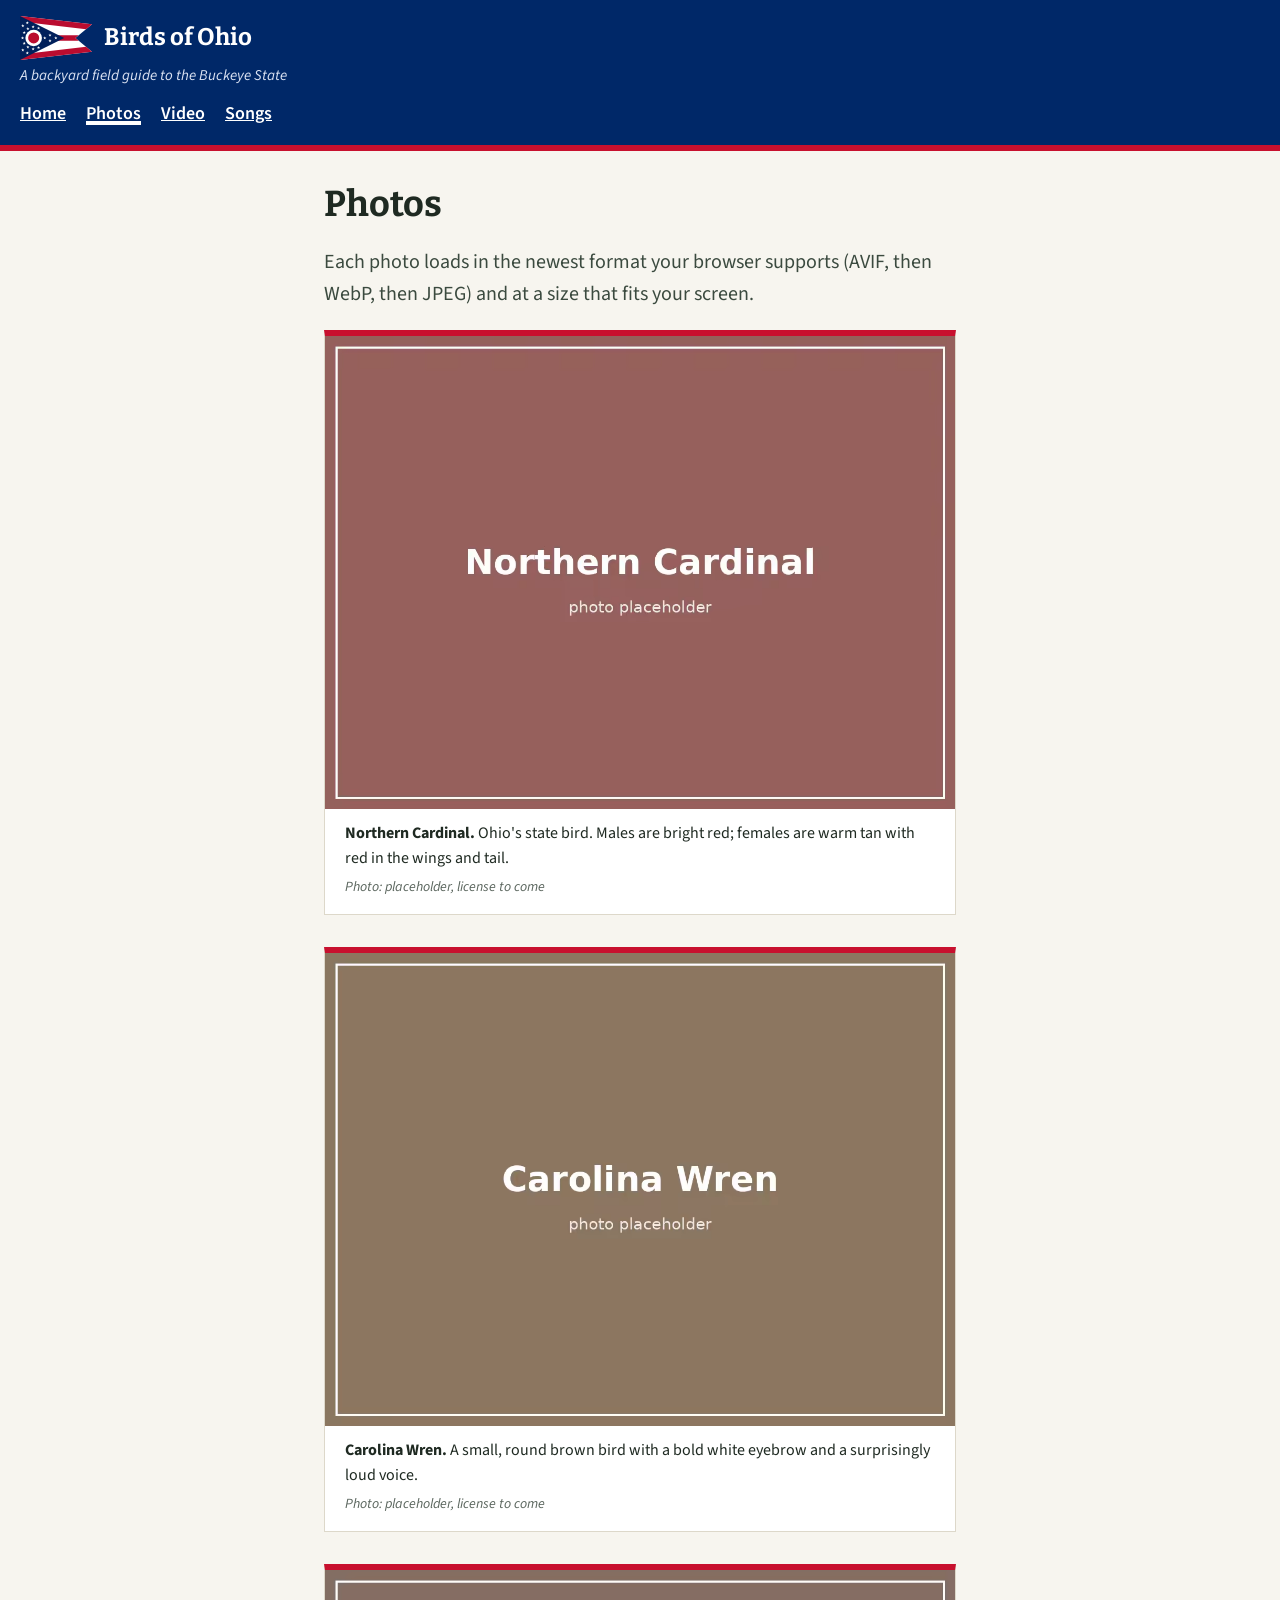
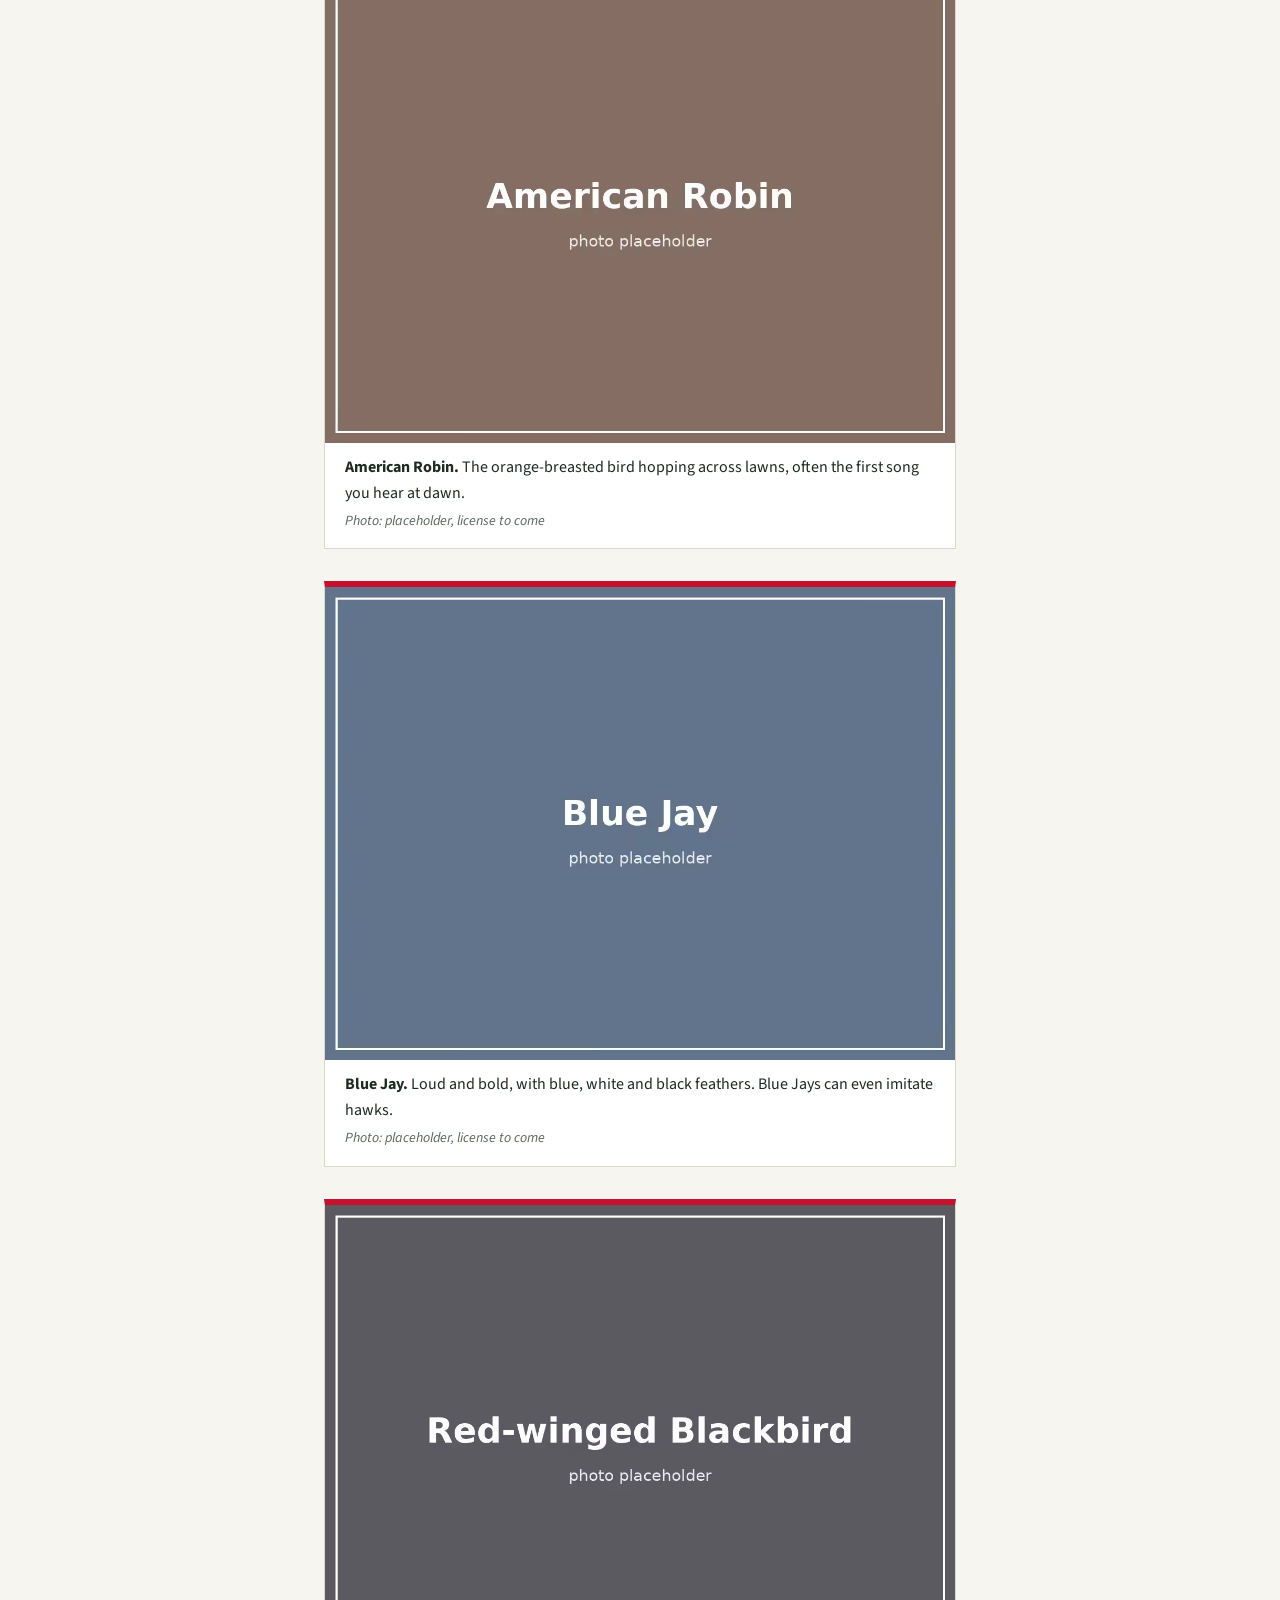
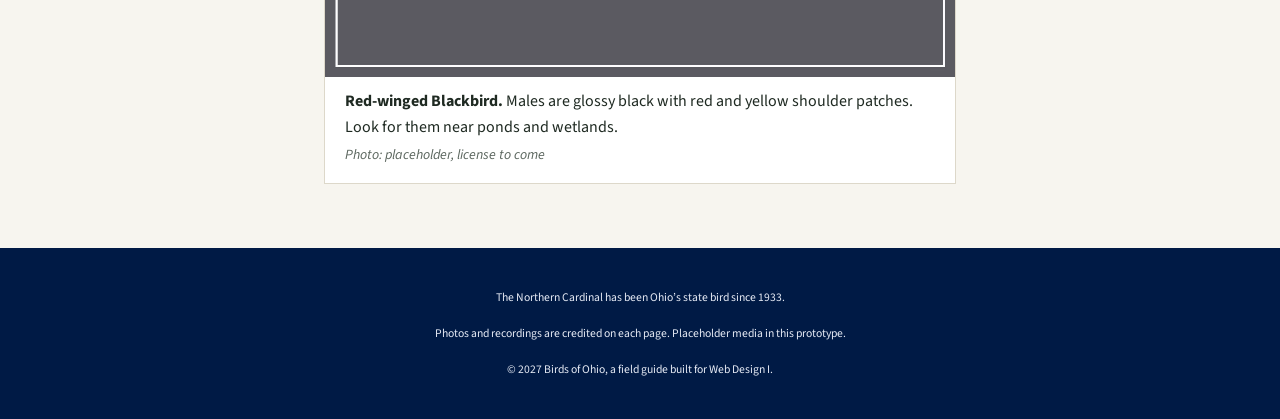
==== photos.html @ c0d58634 "uploaded base project." ====
<!DOCTYPE html>
<html lang="en">
<head>
  <meta charset="UTF-8">
  <meta name="viewport" content="width=device-width, initial-scale=1">
  <title>Photos | Birds of Ohio</title>
  <meta name="description" content="Photos of five backyard birds of Ohio.">
  <link href="https://fonts.googleapis.com/css2?family=Bitter:wght@600;700&family=Source+Sans+3:ital,wght@0,400;0,600;1,400&display=swap" rel="stylesheet">
  <link rel="stylesheet" href="css/styles.css">
</head>
<body>
  <header>
    <p class="site-name">
      <a href="index.html"><img src="images/logo.svg" alt="" width="72" height="44"> Birds of Ohio</a>
    </p>
    <p class="tagline">A backyard field guide to the Buckeye State</p>
    <nav>
      <ul>
        <li><a href="index.html">Home</a></li>
        <li><a href="photos.html" aria-current="page">Photos</a></li>
        <li><a href="video.html">Video</a></li>
        <li><a href="songs.html">Songs</a></li>
      </ul>
    </nav>
  </header>

  <main>
    <h1>Photos</h1>
    <p class="intro">Each photo loads in the newest format your browser supports (AVIF, then WebP, then JPEG) and at a size that fits your screen.</p>

    <figure class="card">
        <picture>
          <source type="image/avif" srcset="images/northern-cardinal-small.avif 600w, images/northern-cardinal.avif 1200w" sizes="100vw">
          <source type="image/webp" srcset="images/northern-cardinal-small.webp 600w, images/northern-cardinal.webp 1200w" sizes="100vw">
          <img src="images/northern-cardinal.jpg" srcset="images/northern-cardinal-small.jpg 600w, images/northern-cardinal.jpg 1200w" sizes="100vw" alt="A bright red male Northern Cardinal perched on a snowy branch." width="1200" height="900" loading="lazy">
        </picture>
      <figcaption><strong>Northern Cardinal.</strong> Ohio&#x27;s state bird. Males are bright red; females are warm tan with red in the wings and tail. <span class="credit">Photo: placeholder, license to come</span></figcaption>
    </figure>

    <figure class="card">
        <picture>
          <source type="image/avif" srcset="images/carolina-wren-small.avif 600w, images/carolina-wren.avif 1200w" sizes="100vw">
          <source type="image/webp" srcset="images/carolina-wren-small.webp 600w, images/carolina-wren.webp 1200w" sizes="100vw">
          <img src="images/carolina-wren.jpg" srcset="images/carolina-wren-small.jpg 600w, images/carolina-wren.jpg 1200w" sizes="100vw" alt="A small brown Carolina Wren with a white eyebrow stripe, tail cocked up." width="1200" height="900" loading="lazy">
        </picture>
      <figcaption><strong>Carolina Wren.</strong> A small, round brown bird with a bold white eyebrow and a surprisingly loud voice. <span class="credit">Photo: placeholder, license to come</span></figcaption>
    </figure>

    <figure class="card">
        <picture>
          <source type="image/avif" srcset="images/american-robin-small.avif 600w, images/american-robin.avif 1200w" sizes="100vw">
          <source type="image/webp" srcset="images/american-robin-small.webp 600w, images/american-robin.webp 1200w" sizes="100vw">
          <img src="images/american-robin.jpg" srcset="images/american-robin-small.jpg 600w, images/american-robin.jpg 1200w" sizes="100vw" alt="An American Robin with an orange breast standing on green grass." width="1200" height="900" loading="lazy">
        </picture>
      <figcaption><strong>American Robin.</strong> The orange-breasted bird hopping across lawns, often the first song you hear at dawn. <span class="credit">Photo: placeholder, license to come</span></figcaption>
    </figure>

    <figure class="card">
        <picture>
          <source type="image/avif" srcset="images/blue-jay-small.avif 600w, images/blue-jay.avif 1200w" sizes="100vw">
          <source type="image/webp" srcset="images/blue-jay-small.webp 600w, images/blue-jay.webp 1200w" sizes="100vw">
          <img src="images/blue-jay.jpg" srcset="images/blue-jay-small.jpg 600w, images/blue-jay.jpg 1200w" sizes="100vw" alt="A Blue Jay with a crest and bright blue wings perched on a fence post." width="1200" height="900" loading="lazy">
        </picture>
      <figcaption><strong>Blue Jay.</strong> Loud and bold, with blue, white and black feathers. Blue Jays can even imitate hawks. <span class="credit">Photo: placeholder, license to come</span></figcaption>
    </figure>

    <figure class="card">
        <picture>
          <source type="image/avif" srcset="images/red-winged-blackbird-small.avif 600w, images/red-winged-blackbird.avif 1200w" sizes="100vw">
          <source type="image/webp" srcset="images/red-winged-blackbird-small.webp 600w, images/red-winged-blackbird.webp 1200w" sizes="100vw">
          <img src="images/red-winged-blackbird.jpg" srcset="images/red-winged-blackbird-small.jpg 600w, images/red-winged-blackbird.jpg 1200w" sizes="100vw" alt="A black male Red-winged Blackbird with red and yellow shoulder patches, singing on a cattail." width="1200" height="900" loading="lazy">
        </picture>
      <figcaption><strong>Red-winged Blackbird.</strong> Males are glossy black with red and yellow shoulder patches. Look for them near ponds and wetlands. <span class="credit">Photo: placeholder, license to come</span></figcaption>
    </figure>
  </main>

  <footer>
    <p><small>The Northern Cardinal has been Ohio&rsquo;s state bird since 1933.</small></p>
    <p><small>Photos and recordings are credited on each page. Placeholder media in this prototype.</small></p>
    <p><small>&copy; 2027 Birds of Ohio, a field guide built for Web Design I.</small></p>
  </footer>
</body>
</html>
---- css/styles.css ----
/* ==========================================
   Birds of Ohio
   Week 6: media (with Week 4–5 basics)
   Mobile-first: one stacked column, no Flexbox or Grid yet
   ========================================== */

/* Base */
* {
  box-sizing: border-box;
}

body {
  margin: 0;
  background-color: #f7f5ef;  /* cream */
  color: #1f2a22;             /* deep green-black */
  font-family: "Source Sans 3", "Helvetica Neue", Arial, sans-serif;
  font-size: 1.125rem;
  line-height: 1.6;
}

/* Media never overflows its column */
img,
video {
  display: block;
  max-width: 100%;
  height: auto;
}

audio {
  width: 100%;
}

a {
  color: #8f1f17;  /* cardinal red, darkened for contrast on cream */
}

h1,
h2,
.site-name {
  font-family: "Bitter", Georgia, serif;
  line-height: 1.2;
}

h1 {
  font-size: 2.25rem;
  margin: 2rem 0 0.75rem;
}

h2 {
  font-size: 1.5rem;
  margin: 0 0 0.75rem;
}

/* Header: Ohio flag colors */
header {
  background-color: #002868;  /* Ohio flag blue */
  color: #ffffff;
  padding: 1rem 1.25rem 0.5rem;
  border-bottom: 0.375rem solid #c8102e;  /* Ohio flag red */
}

.site-name {
  margin: 0;
  font-size: 1.5rem;
  font-weight: 700;
}

.site-name a {
  color: #ffffff;
  text-decoration: none;
}

/* The logo sits on the same line as the site name */
.site-name img {
  display: inline-block;
  vertical-align: middle;
  margin-right: 0.5rem;
}

.tagline {
  margin: 0.25rem 0 0.75rem;
  font-size: 0.9375rem;
  font-style: italic;
  color: #dbe3f3;
}

/* Navigation: a list, with each item sitting side by side */
nav ul {
  list-style: none;
  margin: 0;
  padding: 0;
}

nav li {
  display: inline-block;
  margin: 0 1rem 0.5rem 0;
}

nav a {
  color: #ffffff;
  font-weight: 600;
}

nav a[aria-current="page"] {
  text-decoration-thickness: 0.2em;
}

/* Main column */
main {
  max-width: 42rem;
  margin: 0 auto;
  padding: 0 1.25rem 2rem;
}

.intro {
  font-size: 1.25rem;
  color: #3b4a3f;
}

.hero {
  margin: 0 -1.25rem;  /* bleeds to the edges on a phone */
}

/* Cards: photos, video and songs */
.card {
  background-color: #ffffff;
  border: 1px solid #ddd8ca;
  border-top: 0.375rem solid #c8102e;  /* Ohio flag red */
  padding: 1.25rem;
  margin: 0 0 2rem;
}

figure.card {
  padding: 0;
}

figcaption {
  padding: 0.75rem 1.25rem 1rem;
  font-size: 1rem;
}

.credit {
  display: block;
  margin-top: 0.25rem;
  font-size: 0.875rem;
  font-style: italic;
  color: #5b665e;
}

.transcript {
  margin-bottom: 0;
}

.bird-list li,
.guide-links li {
  margin-bottom: 0.75rem;
}

/* Footer */
footer {
  background-color: #001a45;  /* deeper Ohio blue */
  color: #e6ebf5;
  padding: 1.5rem 1.25rem;
  font-size: 0.875rem;
  text-align: center;
}
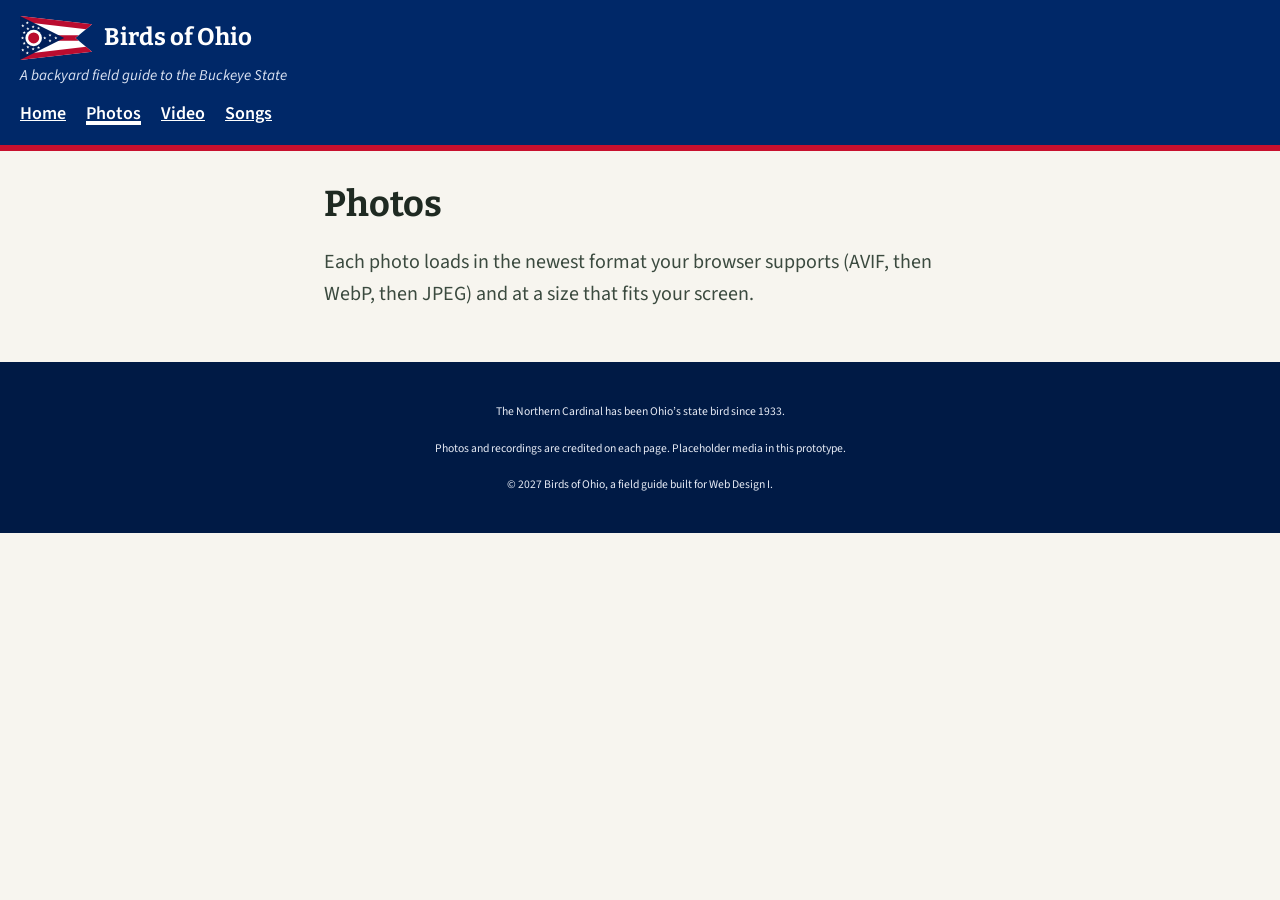
==== commit e82ba8dd: "removed assets from starter files" ====
--- a/photos.html
+++ b/photos.html
@@ -28,50 +28,15 @@
     <h1>Photos</h1>
     <p class="intro">Each photo loads in the newest format your browser supports (AVIF, then WebP, then JPEG) and at a size that fits your screen.</p>
 
-    <figure class="card">
-        <picture>
-          <source type="image/avif" srcset="images/northern-cardinal-small.avif 600w, images/northern-cardinal.avif 1200w" sizes="100vw">
-          <source type="image/webp" srcset="images/northern-cardinal-small.webp 600w, images/northern-cardinal.webp 1200w" sizes="100vw">
-          <img src="images/northern-cardinal.jpg" srcset="images/northern-cardinal-small.jpg 600w, images/northern-cardinal.jpg 1200w" sizes="100vw" alt="A bright red male Northern Cardinal perched on a snowy branch." width="1200" height="900" loading="lazy">
-        </picture>
-      <figcaption><strong>Northern Cardinal.</strong> Ohio&#x27;s state bird. Males are bright red; females are warm tan with red in the wings and tail. <span class="credit">Photo: placeholder, license to come</span></figcaption>
-    </figure>
+    <!-- Add the Northern Cardinal photo card here (figure, picture, figcaption, credit): images/northern-cardinal*.avif, .webp, .jpg -->
 
-    <figure class="card">
-        <picture>
-          <source type="image/avif" srcset="images/carolina-wren-small.avif 600w, images/carolina-wren.avif 1200w" sizes="100vw">
-          <source type="image/webp" srcset="images/carolina-wren-small.webp 600w, images/carolina-wren.webp 1200w" sizes="100vw">
-          <img src="images/carolina-wren.jpg" srcset="images/carolina-wren-small.jpg 600w, images/carolina-wren.jpg 1200w" sizes="100vw" alt="A small brown Carolina Wren with a white eyebrow stripe, tail cocked up." width="1200" height="900" loading="lazy">
-        </picture>
-      <figcaption><strong>Carolina Wren.</strong> A small, round brown bird with a bold white eyebrow and a surprisingly loud voice. <span class="credit">Photo: placeholder, license to come</span></figcaption>
-    </figure>
+    <!-- Add the Carolina Wren photo card here (figure, picture, figcaption, credit): images/carolina-wren*.avif, .webp, .jpg -->
 
-    <figure class="card">
-        <picture>
-          <source type="image/avif" srcset="images/american-robin-small.avif 600w, images/american-robin.avif 1200w" sizes="100vw">
-          <source type="image/webp" srcset="images/american-robin-small.webp 600w, images/american-robin.webp 1200w" sizes="100vw">
-          <img src="images/american-robin.jpg" srcset="images/american-robin-small.jpg 600w, images/american-robin.jpg 1200w" sizes="100vw" alt="An American Robin with an orange breast standing on green grass." width="1200" height="900" loading="lazy">
-        </picture>
-      <figcaption><strong>American Robin.</strong> The orange-breasted bird hopping across lawns, often the first song you hear at dawn. <span class="credit">Photo: placeholder, license to come</span></figcaption>
-    </figure>
+    <!-- Add the American Robin photo card here (figure, picture, figcaption, credit): images/american-robin*.avif, .webp, .jpg -->
 
-    <figure class="card">
-        <picture>
-          <source type="image/avif" srcset="images/blue-jay-small.avif 600w, images/blue-jay.avif 1200w" sizes="100vw">
-          <source type="image/webp" srcset="images/blue-jay-small.webp 600w, images/blue-jay.webp 1200w" sizes="100vw">
-          <img src="images/blue-jay.jpg" srcset="images/blue-jay-small.jpg 600w, images/blue-jay.jpg 1200w" sizes="100vw" alt="A Blue Jay with a crest and bright blue wings perched on a fence post." width="1200" height="900" loading="lazy">
-        </picture>
-      <figcaption><strong>Blue Jay.</strong> Loud and bold, with blue, white and black feathers. Blue Jays can even imitate hawks. <span class="credit">Photo: placeholder, license to come</span></figcaption>
-    </figure>
+    <!-- Add the Blue Jay photo card here (figure, picture, figcaption, credit): images/blue-jay*.avif, .webp, .jpg -->
 
-    <figure class="card">
-        <picture>
-          <source type="image/avif" srcset="images/red-winged-blackbird-small.avif 600w, images/red-winged-blackbird.avif 1200w" sizes="100vw">
-          <source type="image/webp" srcset="images/red-winged-blackbird-small.webp 600w, images/red-winged-blackbird.webp 1200w" sizes="100vw">
-          <img src="images/red-winged-blackbird.jpg" srcset="images/red-winged-blackbird-small.jpg 600w, images/red-winged-blackbird.jpg 1200w" sizes="100vw" alt="A black male Red-winged Blackbird with red and yellow shoulder patches, singing on a cattail." width="1200" height="900" loading="lazy">
-        </picture>
-      <figcaption><strong>Red-winged Blackbird.</strong> Males are glossy black with red and yellow shoulder patches. Look for them near ponds and wetlands. <span class="credit">Photo: placeholder, license to come</span></figcaption>
-    </figure>
+    <!-- Add the Red-winged Blackbird photo card here (figure, picture, figcaption, credit): images/red-winged-blackbird*.avif, .webp, .jpg -->
   </main>
 
   <footer>
--- a/css/styles.css
+++ b/css/styles.css
@@ -28,6 +28,15 @@
 
 audio {
   width: 100%;
+}
+
+/* Embedded videos (like YouTube) fill the column at a 16:9 shape */
+iframe {
+  display: block;
+  width: 100%;
+  height: auto;
+  aspect-ratio: 16 / 9;
+  border: 0;
 }
 
 a {
